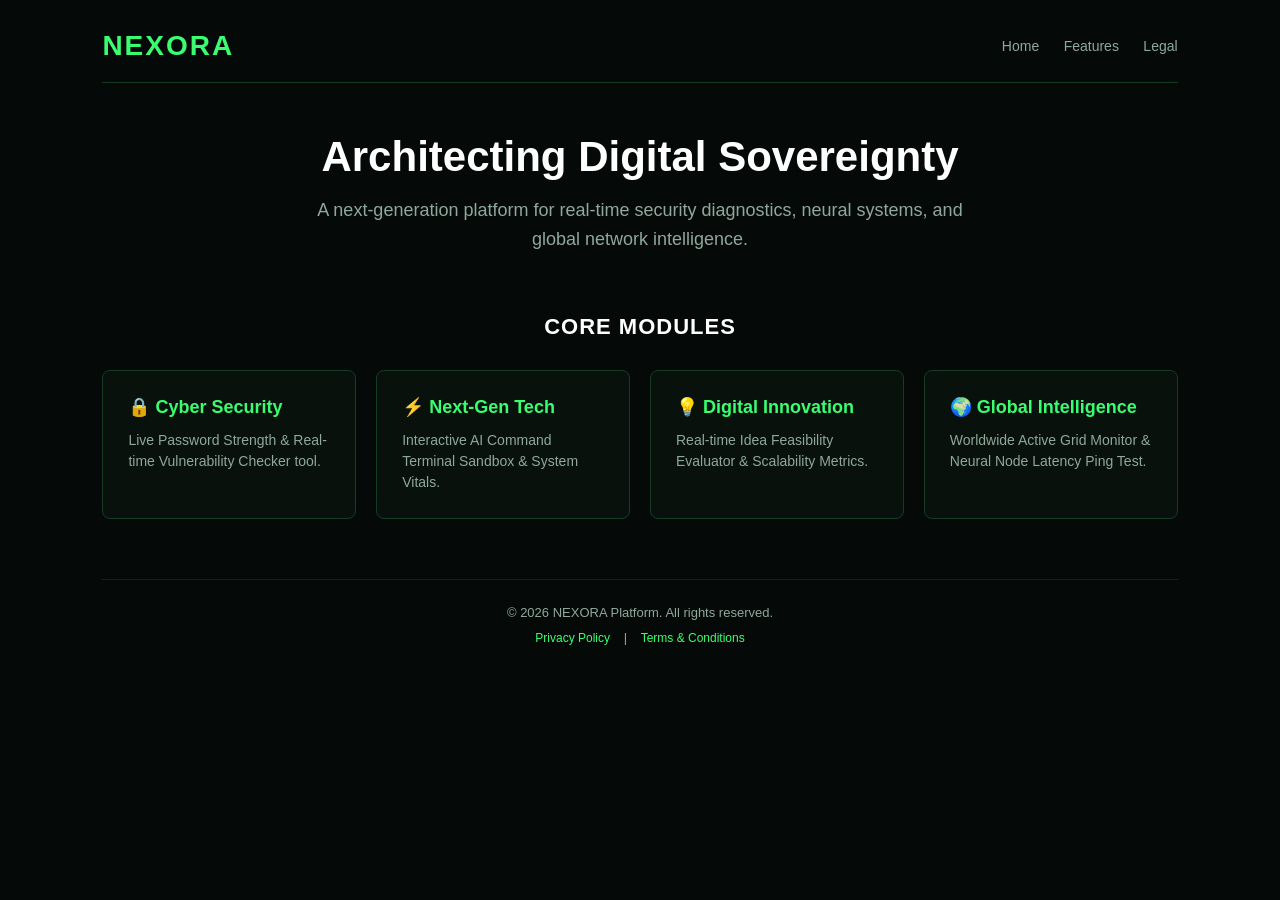
==== index.html @ a2446037 "Add Privacy Policy and Terms & Conditions page" ====
<!DOCTYPE html>
<html lang="en">
<head>
    <meta charset="UTF-8">
    <meta name="viewport" content="width=device-width, initial-scale=1.0">
    <title>NEXORA | Cyber Tech Platform</title>
    <style>
        * { margin: 0; padding: 0; box-sizing: border-box; }
        body { background: #050a08; color: #eaffea; font-family: Arial, sans-serif; min-height: 100vh; padding: 30px 8%; }
        
        nav { display: flex; justify-content: space-between; align-items: center; margin-bottom: 50px; border-bottom: 1px solid #173b25; padding-bottom: 20px; }
        .logo { font-size: 28px; font-weight: bold; color: #39ff70; letter-spacing: 2px; }
        .nav-links a { color: #8fa89b; text-decoration: none; margin-left: 20px; font-size: 14px; transition: 0.3s; }
        .nav-links a:hover { color: #39ff70; }

        .hero { text-align: center; margin-bottom: 60px; }
        .hero h1 { font-size: 42px; color: #ffffff; margin-bottom: 15px; }
        .hero p { color: #8fa89b; font-size: 18px; max-width: 650px; margin: 0 auto; line-height: 1.6; }

        .section-title { font-size: 22px; color: #ffffff; text-align: center; margin-bottom: 30px; letter-spacing: 1px; }

        .grid-container { display: grid; grid-template-columns: repeat(auto-fit, minmax(250px, 1fr)); gap: 20px; margin-bottom: 60px; }
        
        .card { background: #08110c; border: 1px solid #173b25; border-radius: 8px; padding: 25px; text-decoration: none; color: inherit; transition: all 0.3s ease; display: block; }
        .card:hover { border-color: #39ff70; transform: translateY(-5px); box-shadow: 0 5px 15px rgba(57, 255, 112, 0.1); }
        .card h3 { color: #39ff70; font-size: 18px; margin-bottom: 12px; }
        .card p { color: #8fa89b; font-size: 14px; line-height: 1.5; }

        footer { text-align: center; color: #8fa89b; font-size: 13px; padding-top: 25px; border-top: 1px solid #112217; }
        .footer-links { margin-top: 10px; }
        .footer-links a { color: #39ff70; text-decoration: none; margin: 0 10px; font-size: 12px; }
        .footer-links a:hover { text-decoration: underline; }
    </style>
</head>
<body>

    <nav>
        <div class="logo">NEXORA</div>
        <div class="nav-links">
            <a href="index.html">Home</a>
            <a href="#features">Features</a>
            <a href="privacy-terms.html">Legal</a>
        </div>
    </nav>

    <div class="hero">
        <h1>Architecting Digital Sovereignty</h1>
        <p>A next-generation platform for real-time security diagnostics, neural systems, and global network intelligence.</p>
    </div>

    <h2 class="section-title" id="features">CORE MODULES</h2>

    <div class="grid-container">
        <a href="cyber-security.html" class="card">
            <h3>🔒 Cyber Security</h3>
            <p>Live Password Strength & Real-time Vulnerability Checker tool.</p>
        </a>

        <a href="next-gen-tech.html" class="card">
            <h3>⚡ Next-Gen Tech</h3>
            <p>Interactive AI Command Terminal Sandbox & System Vitals.</p>
        </a>

        <a href="digital-innovation.html" class="card">
            <h3>💡 Digital Innovation</h3>
            <p>Real-time Idea Feasibility Evaluator & Scalability Metrics.</p>
        </a>

        <a href="global-intelligence.html" class="card">
            <h3>🌍 Global Intelligence</h3>
            <p>Worldwide Active Grid Monitor & Neural Node Latency Ping Test.</p>
        </a>
    </div>

    <footer>
        <div>&copy; 2026 NEXORA Platform. All rights reserved.</div>
        <div class="footer-links">
            <a href="privacy-terms.html">Privacy Policy</a> | 
            <a href="privacy-terms.html">Terms & Conditions</a>
        </div>
    </footer>

</body>
</html>
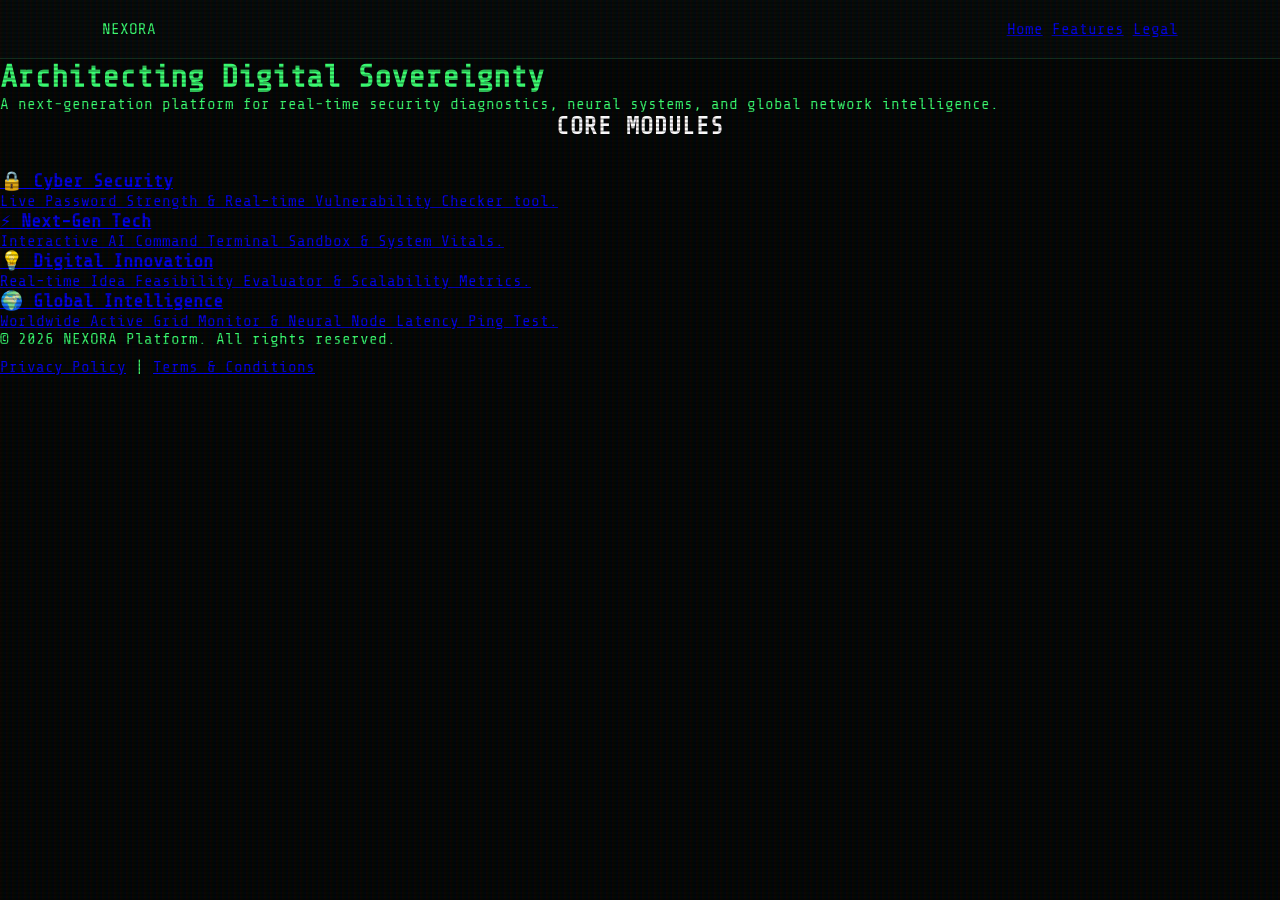
==== commit 2d94a7c2: "Link cyberpunk style.css to main index page" ====
--- a/index.html
+++ b/index.html
@@ -4,33 +4,7 @@
     <meta charset="UTF-8">
     <meta name="viewport" content="width=device-width, initial-scale=1.0">
     <title>NEXORA | Cyber Tech Platform</title>
-    <style>
-        * { margin: 0; padding: 0; box-sizing: border-box; }
-        body { background: #050a08; color: #eaffea; font-family: Arial, sans-serif; min-height: 100vh; padding: 30px 8%; }
-        
-        nav { display: flex; justify-content: space-between; align-items: center; margin-bottom: 50px; border-bottom: 1px solid #173b25; padding-bottom: 20px; }
-        .logo { font-size: 28px; font-weight: bold; color: #39ff70; letter-spacing: 2px; }
-        .nav-links a { color: #8fa89b; text-decoration: none; margin-left: 20px; font-size: 14px; transition: 0.3s; }
-        .nav-links a:hover { color: #39ff70; }
-
-        .hero { text-align: center; margin-bottom: 60px; }
-        .hero h1 { font-size: 42px; color: #ffffff; margin-bottom: 15px; }
-        .hero p { color: #8fa89b; font-size: 18px; max-width: 650px; margin: 0 auto; line-height: 1.6; }
-
-        .section-title { font-size: 22px; color: #ffffff; text-align: center; margin-bottom: 30px; letter-spacing: 1px; }
-
-        .grid-container { display: grid; grid-template-columns: repeat(auto-fit, minmax(250px, 1fr)); gap: 20px; margin-bottom: 60px; }
-        
-        .card { background: #08110c; border: 1px solid #173b25; border-radius: 8px; padding: 25px; text-decoration: none; color: inherit; transition: all 0.3s ease; display: block; }
-        .card:hover { border-color: #39ff70; transform: translateY(-5px); box-shadow: 0 5px 15px rgba(57, 255, 112, 0.1); }
-        .card h3 { color: #39ff70; font-size: 18px; margin-bottom: 12px; }
-        .card p { color: #8fa89b; font-size: 14px; line-height: 1.5; }
-
-        footer { text-align: center; color: #8fa89b; font-size: 13px; padding-top: 25px; border-top: 1px solid #112217; }
-        .footer-links { margin-top: 10px; }
-        .footer-links a { color: #39ff70; text-decoration: none; margin: 0 10px; font-size: 12px; }
-        .footer-links a:hover { text-decoration: underline; }
-    </style>
+    <link rel="stylesheet" href="style.css">
 </head>
 <body>
 
@@ -48,7 +22,7 @@
         <p>A next-generation platform for real-time security diagnostics, neural systems, and global network intelligence.</p>
     </div>
 
-    <h2 class="section-title" id="features">CORE MODULES</h2>
+    <h2 class="section-title" id="features" style="text-align: center; margin-bottom: 30px; color: #ffffff; letter-spacing: 1px;">CORE MODULES</h2>
 
     <div class="grid-container">
         <a href="cyber-security.html" class="card">
@@ -74,7 +48,7 @@
 
     <footer>
         <div>&copy; 2026 NEXORA Platform. All rights reserved.</div>
-        <div class="footer-links">
+        <div class="footer-links" style="margin-top: 10px;">
             <a href="privacy-terms.html">Privacy Policy</a> | 
             <a href="privacy-terms.html">Terms & Conditions</a>
         </div>
--- a/style.css
+++ b/style.css
@@ -0,0 +1,34 @@
+/* NEXORA Cyberworld Global Cyber Theme */
+@import url('https://fonts.googleapis.com/css2?family=Share+Tech+Mono&display=swap');
+
+* { margin: 0; padding: 0; box-sizing: border-box; }
+body {
+    background: #020503;
+    color: #39ff70;
+    font-family: 'Share Tech Mono', monospace;
+    min-height: 100vh;
+    overflow-x: hidden;
+    position: relative;
+}
+
+/* Matrix grid background effect */
+body::before {
+    content: " ";
+    display: block;
+    position: absolute;
+    top: 0; left: 0; bottom: 0; right: 0;
+    background: linear-gradient(rgba(18, 16, 16, 0) 50%, rgba(0, 0, 0, 0.25) 50%), linear-gradient(90deg, rgba(255, 0, 0, 0.06), rgba(0, 255, 0, 0.02), rgba(0, 0, 255, 0.06));
+    z-index: 999;
+    background-size: 100% 4px, 6px 100%;
+    pointer-events: none;
+}
+
+nav {
+    display: flex;
+    justify-content: space-between;
+    align-items: center;
+    padding: 20px 8%;
+    border-bottom: 1px solid #173b25;
+    background: rgba(5, 10, 8, 0.9);
+    backdrop
+
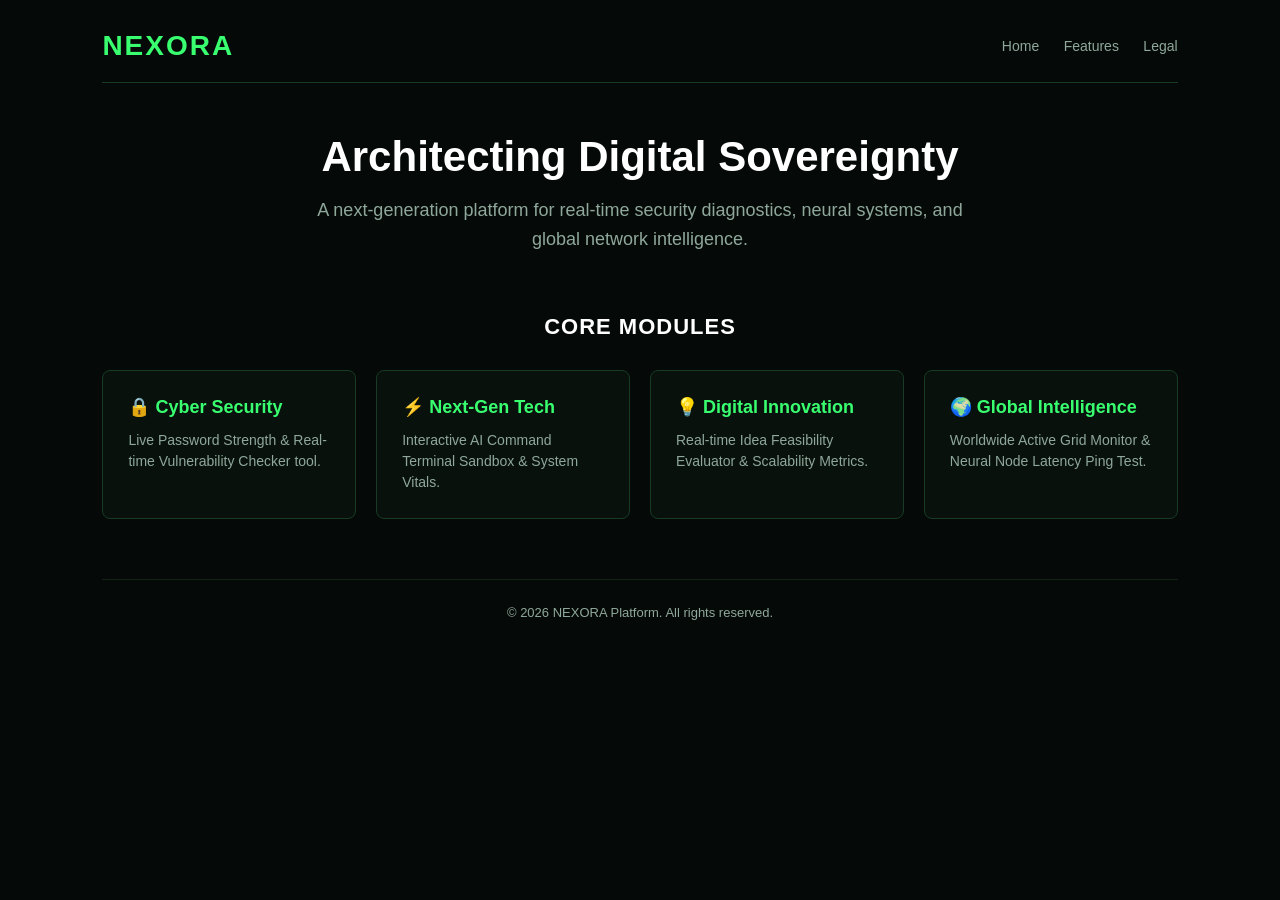
==== commit 4ebc6c66: "Revert back to original clean dark layout" ====
--- a/index.html
+++ b/index.html
@@ -4,7 +4,33 @@
     <meta charset="UTF-8">
     <meta name="viewport" content="width=device-width, initial-scale=1.0">
     <title>NEXORA | Cyber Tech Platform</title>
-    <link rel="stylesheet" href="style.css">
+    <style>
+        * { margin: 0; padding: 0; box-sizing: border-box; }
+        body { background: #050a08; color: #eaffea; font-family: Arial, sans-serif; min-height: 100vh; padding: 30px 8%; }
+        
+        nav { display: flex; justify-content: space-between; align-items: center; margin-bottom: 50px; border-bottom: 1px solid #173b25; padding-bottom: 20px; }
+        .logo { font-size: 28px; font-weight: bold; color: #39ff70; letter-spacing: 2px; }
+        .nav-links a { color: #8fa89b; text-decoration: none; margin-left: 20px; font-size: 14px; transition: 0.3s; }
+        .nav-links a:hover { color: #39ff70; }
+
+        .hero { text-align: center; margin-bottom: 60px; }
+        .hero h1 { font-size: 42px; color: #ffffff; margin-bottom: 15px; }
+        .hero p { color: #8fa89b; font-size: 18px; max-width: 650px; margin: 0 auto; line-height: 1.6; }
+
+        .section-title { font-size: 22px; color: #ffffff; text-align: center; margin-bottom: 30px; letter-spacing: 1px; }
+
+        .grid-container { display: grid; grid-template-columns: repeat(auto-fit, minmax(250px, 1fr)); gap: 20px; margin-bottom: 60px; }
+        
+        .card { background: #08110c; border: 1px solid #173b25; border-radius: 8px; padding: 25px; text-decoration: none; color: inherit; transition: all 0.3s ease; display: block; }
+        .card:hover { border-color: #39ff70; transform: translateY(-5px); box-shadow: 0 5px 15px rgba(57, 255, 112, 0.1); }
+        .card h3 { color: #39ff70; font-size: 18px; margin-bottom: 12px; }
+        .card p { color: #8fa89b; font-size: 14px; line-height: 1.5; }
+
+        footer { text-align: center; color: #8fa89b; font-size: 13px; padding-top: 25px; border-top: 1px solid #112217; }
+        .footer-links { margin-top: 10px; }
+        .footer-links a { color: #39ff70; text-decoration: none; margin: 0 10px; font-size: 12px; }
+        .footer-links a:hover { text-decoration: underline; }
+    </style>
 </head>
 <body>
 
@@ -22,7 +48,7 @@
         <p>A next-generation platform for real-time security diagnostics, neural systems, and global network intelligence.</p>
     </div>
 
-    <h2 class="section-title" id="features" style="text-align: center; margin-bottom: 30px; color: #ffffff; letter-spacing: 1px;">CORE MODULES</h2>
+    <h2 class="section-title" id="features">CORE MODULES</h2>
 
     <div class="grid-container">
         <a href="cyber-security.html" class="card">
@@ -48,11 +74,4 @@
 
     <footer>
         <div>&copy; 2026 NEXORA Platform. All rights reserved.</div>
-        <div class="footer-links" style="margin-top: 10px;">
-            <a href="privacy-terms.html">Privacy Policy</a> | 
-            <a href="privacy-terms.html">Terms & Conditions</a>
-        </div>
-    </footer>
-
-</body>
-</html>
+        <div class="footer-
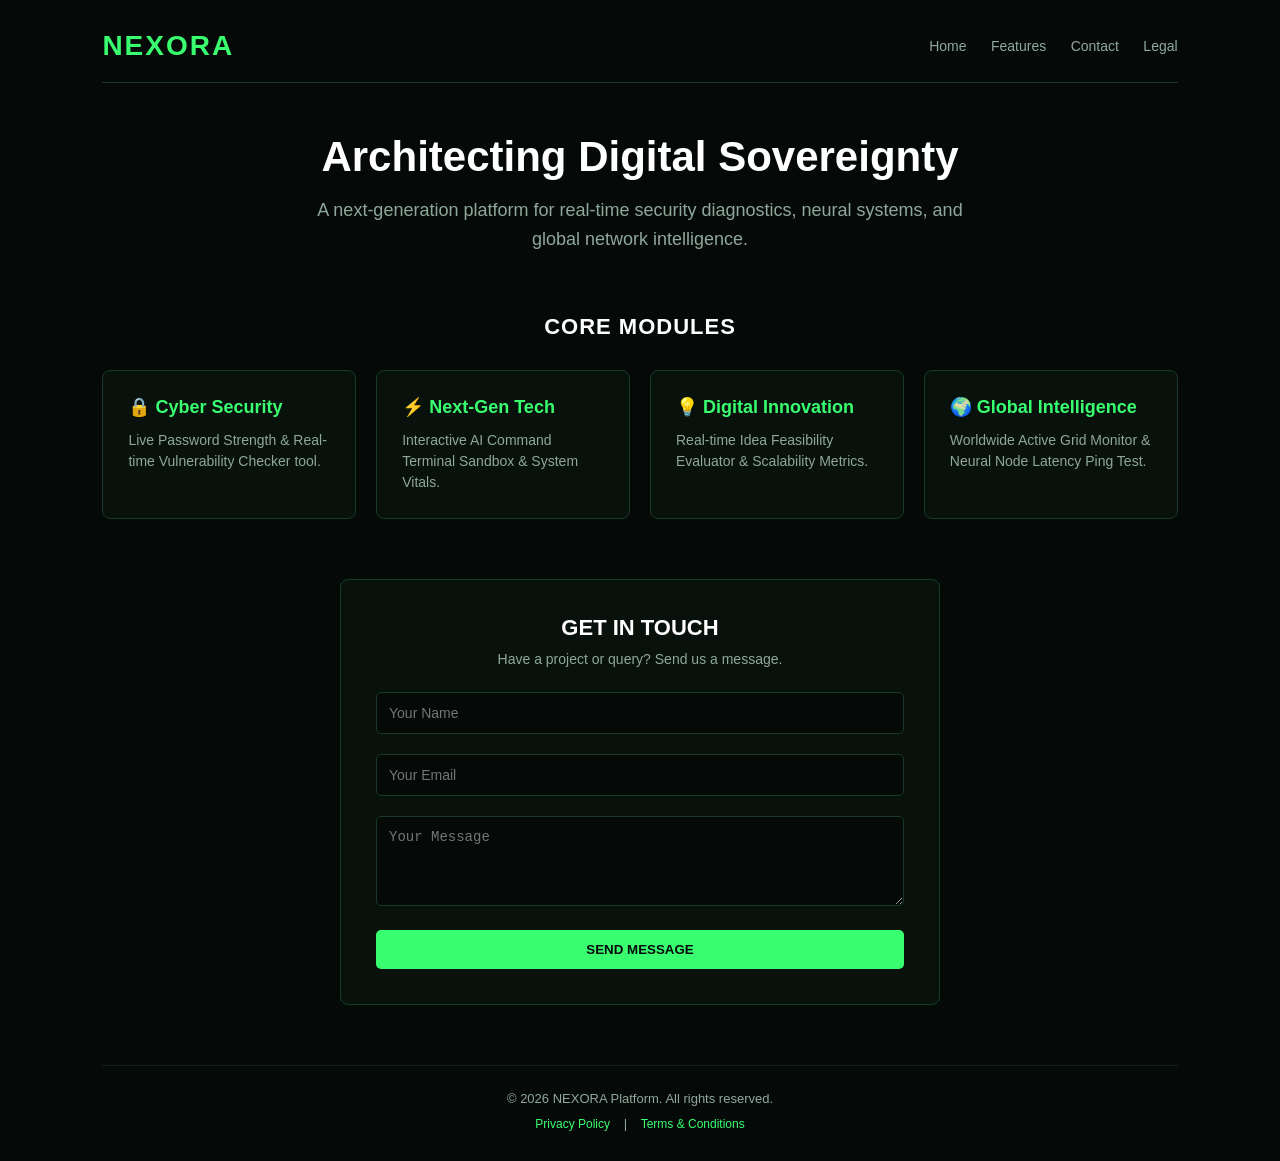
==== commit 2fce77c6: "Add Get In Touch contact form section to homepage" ====
--- a/index.html
+++ b/index.html
@@ -26,6 +26,16 @@
         .card h3 { color: #39ff70; font-size: 18px; margin-bottom: 12px; }
         .card p { color: #8fa89b; font-size: 14px; line-height: 1.5; }
 
+        /* Contact Section Style */
+        .contact-section { background: #08110c; border: 1px solid #173b25; border-radius: 8px; padding: 35px; max-width: 600px; margin: 0 auto 60px auto; }
+        .contact-section h2 { color: #ffffff; text-align: center; font-size: 22px; margin-bottom: 10px; }
+        .contact-section p { color: #8fa89b; text-align: center; font-size: 14px; margin-bottom: 25px; }
+        .form-group { margin-bottom: 20px; }
+        .form-group input, .form-group textarea { width: 100%; padding: 12px; background: #050a08; border: 1px solid #173b25; border-radius: 5px; color: #eaffea; font-size: 14px; }
+        .form-group input:focus, .form-group textarea:focus { border-color: #39ff70; outline: none; }
+        .submit-btn { width: 100%; background: #39ff70; color: #050a08; border: none; padding: 12px; font-weight: bold; border-radius: 5px; cursor: pointer; transition: 0.3s; }
+        .submit-btn:hover { background: #2ecc61; box-shadow: 0 0 10px rgba(57, 255, 112, 0.3); }
+
         footer { text-align: center; color: #8fa89b; font-size: 13px; padding-top: 25px; border-top: 1px solid #112217; }
         .footer-links { margin-top: 10px; }
         .footer-links a { color: #39ff70; text-decoration: none; margin: 0 10px; font-size: 12px; }
@@ -39,6 +49,7 @@
         <div class="nav-links">
             <a href="index.html">Home</a>
             <a href="#features">Features</a>
+            <a href="#contact">Contact</a>
             <a href="privacy-terms.html">Legal</a>
         </div>
     </nav>
@@ -72,6 +83,31 @@
         </a>
     </div>
 
+    <!-- Contact Section -->
+    <div class="contact-section" id="contact">
+        <h2>GET IN TOUCH</h2>
+        <p>Have a project or query? Send us a message.</p>
+        <form onsubmit="event.preventDefault(); alert('Message sent successfully!');">
+            <div class="form-group">
+                <input type="text" placeholder="Your Name" required>
+            </div>
+            <div class="form-group">
+                <input type="email" placeholder="Your Email" required>
+            </div>
+            <div class="form-group">
+                <textarea rows="4" placeholder="Your Message" required></textarea>
+            </div>
+            <button type="submit" class="submit-btn">SEND MESSAGE</button>
+        </form>
+    </div>
+
     <footer>
         <div>&copy; 2026 NEXORA Platform. All rights reserved.</div>
-        <div class="footer-
+        <div class="footer-links">
+            <a href="privacy-terms.html">Privacy Policy</a> | 
+            <a href="privacy-terms.html">Terms & Conditions</a>
+        </div>
+    </footer>
+
+</body>
+</html>
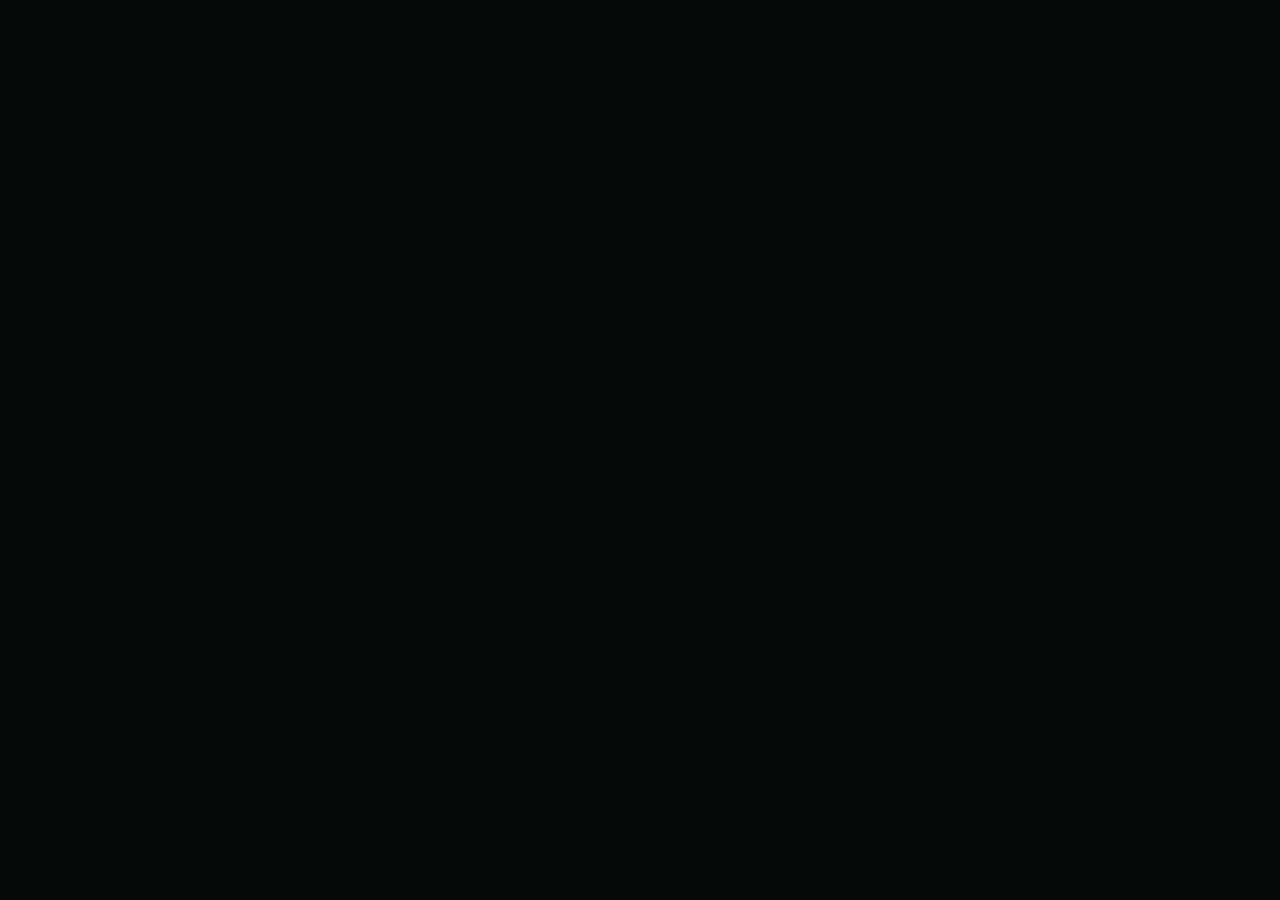
==== commit 975cc750: "Add background Matrix code rain animation canvas" ====
--- a/index.html
+++ b/index.html
@@ -6,8 +6,11 @@
     <title>NEXORA | Cyber Tech Platform</title>
     <style>
         * { margin: 0; padding: 0; box-sizing: border-box; }
-        body { background: #050a08; color: #eaffea; font-family: Arial, sans-serif; min-height: 100vh; padding: 30px 8%; }
+        body { background: #050a08; color: #eaffea; font-family: Arial, sans-serif; min-height: 100vh; padding: 30px 8%; position: relative; overflow-x: hidden; }
         
+        /* Background Canvas Animation */
+        #bg-canvas { position: fixed; top: 0; left: 0; width: 100vw; height: 100vh; z-index: -1; opacity: 0.15; pointer-events: none; }
+
         nav { display: flex; justify-content: space-between; align-items: center; margin-bottom: 50px; border-bottom: 1px solid #173b25; padding-bottom: 20px; }
         .logo { font-size: 28px; font-weight: bold; color: #39ff70; letter-spacing: 2px; }
         .nav-links a { color: #8fa89b; text-decoration: none; margin-left: 20px; font-size: 14px; transition: 0.3s; }
@@ -21,93 +24,15 @@
 
         .grid-container { display: grid; grid-template-columns: repeat(auto-fit, minmax(250px, 1fr)); gap: 20px; margin-bottom: 60px; }
         
-        .card { background: #08110c; border: 1px solid #173b25; border-radius: 8px; padding: 25px; text-decoration: none; color: inherit; transition: all 0.3s ease; display: block; }
-        .card:hover { border-color: #39ff70; transform: translateY(-5px); box-shadow: 0 5px 15px rgba(57, 255, 112, 0.1); }
+        .card { background: rgba(8, 17, 12, 0.85); border: 1px solid #173b25; border-radius: 8px; padding: 25px; text-decoration: none; color: inherit; transition: all 0.3s ease; display: block; backdrop-filter: blur(4px); }
+        .card:hover { border-color: #39ff70; transform: translateY(-5px); box-shadow: 0 5px 15px rgba(57, 255, 112, 0.2); }
         .card h3 { color: #39ff70; font-size: 18px; margin-bottom: 12px; }
         .card p { color: #8fa89b; font-size: 14px; line-height: 1.5; }
 
         /* Contact Section Style */
-        .contact-section { background: #08110c; border: 1px solid #173b25; border-radius: 8px; padding: 35px; max-width: 600px; margin: 0 auto 60px auto; }
+        .contact-section { background: rgba(8, 17, 12, 0.85); border: 1px solid #173b25; border-radius: 8px; padding: 35px; max-width: 600px; margin: 0 auto 60px auto; backdrop-filter: blur(4px); }
         .contact-section h2 { color: #ffffff; text-align: center; font-size: 22px; margin-bottom: 10px; }
         .contact-section p { color: #8fa89b; text-align: center; font-size: 14px; margin-bottom: 25px; }
         .form-group { margin-bottom: 20px; }
         .form-group input, .form-group textarea { width: 100%; padding: 12px; background: #050a08; border: 1px solid #173b25; border-radius: 5px; color: #eaffea; font-size: 14px; }
-        .form-group input:focus, .form-group textarea:focus { border-color: #39ff70; outline: none; }
-        .submit-btn { width: 100%; background: #39ff70; color: #050a08; border: none; padding: 12px; font-weight: bold; border-radius: 5px; cursor: pointer; transition: 0.3s; }
-        .submit-btn:hover { background: #2ecc61; box-shadow: 0 0 10px rgba(57, 255, 112, 0.3); }
-
-        footer { text-align: center; color: #8fa89b; font-size: 13px; padding-top: 25px; border-top: 1px solid #112217; }
-        .footer-links { margin-top: 10px; }
-        .footer-links a { color: #39ff70; text-decoration: none; margin: 0 10px; font-size: 12px; }
-        .footer-links a:hover { text-decoration: underline; }
-    </style>
-</head>
-<body>
-
-    <nav>
-        <div class="logo">NEXORA</div>
-        <div class="nav-links">
-            <a href="index.html">Home</a>
-            <a href="#features">Features</a>
-            <a href="#contact">Contact</a>
-            <a href="privacy-terms.html">Legal</a>
-        </div>
-    </nav>
-
-    <div class="hero">
-        <h1>Architecting Digital Sovereignty</h1>
-        <p>A next-generation platform for real-time security diagnostics, neural systems, and global network intelligence.</p>
-    </div>
-
-    <h2 class="section-title" id="features">CORE MODULES</h2>
-
-    <div class="grid-container">
-        <a href="cyber-security.html" class="card">
-            <h3>🔒 Cyber Security</h3>
-            <p>Live Password Strength & Real-time Vulnerability Checker tool.</p>
-        </a>
-
-        <a href="next-gen-tech.html" class="card">
-            <h3>⚡ Next-Gen Tech</h3>
-            <p>Interactive AI Command Terminal Sandbox & System Vitals.</p>
-        </a>
-
-        <a href="digital-innovation.html" class="card">
-            <h3>💡 Digital Innovation</h3>
-            <p>Real-time Idea Feasibility Evaluator & Scalability Metrics.</p>
-        </a>
-
-        <a href="global-intelligence.html" class="card">
-            <h3>🌍 Global Intelligence</h3>
-            <p>Worldwide Active Grid Monitor & Neural Node Latency Ping Test.</p>
-        </a>
-    </div>
-
-    <!-- Contact Section -->
-    <div class="contact-section" id="contact">
-        <h2>GET IN TOUCH</h2>
-        <p>Have a project or query? Send us a message.</p>
-        <form onsubmit="event.preventDefault(); alert('Message sent successfully!');">
-            <div class="form-group">
-                <input type="text" placeholder="Your Name" required>
-            </div>
-            <div class="form-group">
-                <input type="email" placeholder="Your Email" required>
-            </div>
-            <div class="form-group">
-                <textarea rows="4" placeholder="Your Message" required></textarea>
-            </div>
-            <button type="submit" class="submit-btn">SEND MESSAGE</button>
-        </form>
-    </div>
-
-    <footer>
-        <div>&copy; 2026 NEXORA Platform. All rights reserved.</div>
-        <div class="footer-links">
-            <a href="privacy-terms.html">Privacy Policy</a> | 
-            <a href="privacy-terms.html">Terms & Conditions</a>
-        </div>
-    </footer>
-
-</body>
-</html>
+        .form-group input:focus, .form-group textarea:focus { border-color: #39ff70; outline: none
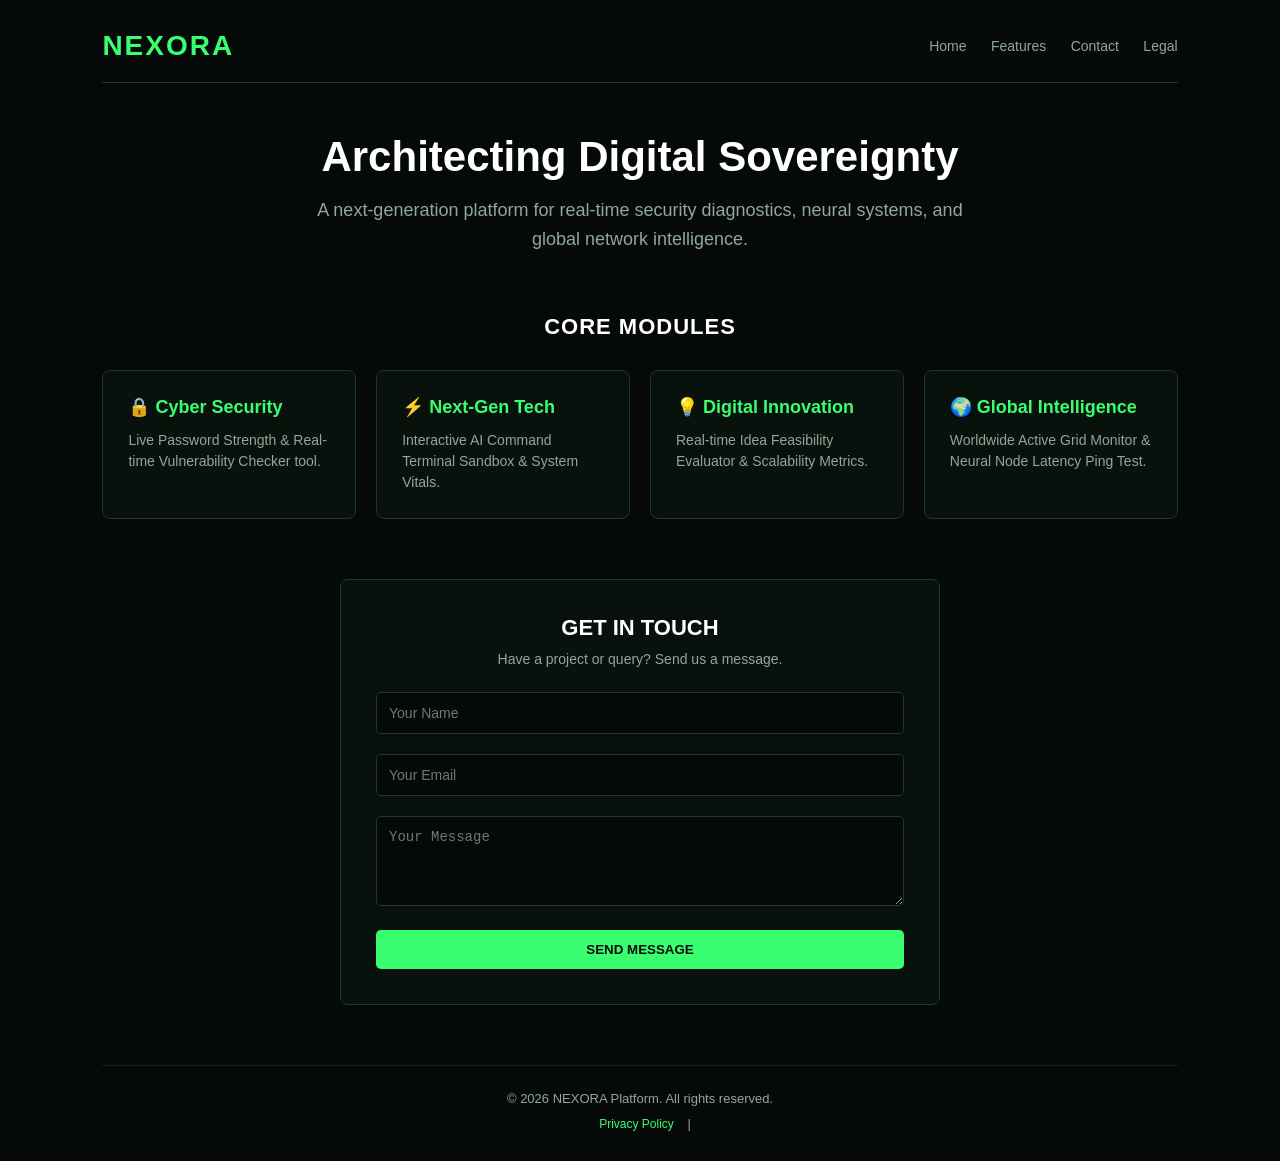
==== commit 142b6654: "Fix blank screen issue and restore working layout with hover glow" ====
--- a/index.html
+++ b/index.html
@@ -6,11 +6,14 @@
     <title>NEXORA | Cyber Tech Platform</title>
     <style>
         * { margin: 0; padding: 0; box-sizing: border-box; }
-        body { background: #050a08; color: #eaffea; font-family: Arial, sans-serif; min-height: 100vh; padding: 30px 8%; position: relative; overflow-x: hidden; }
+        body { 
+            background: #050a08; 
+            color: #eaffea; 
+            font-family: Arial, sans-serif; 
+            min-height: 100vh; 
+            padding: 30px 8%; 
+        }
         
-        /* Background Canvas Animation */
-        #bg-canvas { position: fixed; top: 0; left: 0; width: 100vw; height: 100vh; z-index: -1; opacity: 0.15; pointer-events: none; }
-
         nav { display: flex; justify-content: space-between; align-items: center; margin-bottom: 50px; border-bottom: 1px solid #173b25; padding-bottom: 20px; }
         .logo { font-size: 28px; font-weight: bold; color: #39ff70; letter-spacing: 2px; }
         .nav-links a { color: #8fa89b; text-decoration: none; margin-left: 20px; font-size: 14px; transition: 0.3s; }
@@ -24,15 +27,103 @@
 
         .grid-container { display: grid; grid-template-columns: repeat(auto-fit, minmax(250px, 1fr)); gap: 20px; margin-bottom: 60px; }
         
-        .card { background: rgba(8, 17, 12, 0.85); border: 1px solid #173b25; border-radius: 8px; padding: 25px; text-decoration: none; color: inherit; transition: all 0.3s ease; display: block; backdrop-filter: blur(4px); }
-        .card:hover { border-color: #39ff70; transform: translateY(-5px); box-shadow: 0 5px 15px rgba(57, 255, 112, 0.2); }
+        .card { 
+            background: #08110c; 
+            border: 1px solid #173b25; 
+            border-radius: 8px; 
+            padding: 25px; 
+            text-decoration: none; 
+            color: inherit; 
+            transition: all 0.3s ease; 
+            display: block; 
+            position: relative;
+            overflow: hidden;
+        }
+        /* Glow animation on card hover */
+        .card:hover { 
+            border-color: #39ff70; 
+            transform: translateY(-5px); 
+            box-shadow: 0 0 20px rgba(57, 255, 112, 0.25); 
+        }
         .card h3 { color: #39ff70; font-size: 18px; margin-bottom: 12px; }
         .card p { color: #8fa89b; font-size: 14px; line-height: 1.5; }
 
-        /* Contact Section Style */
-        .contact-section { background: rgba(8, 17, 12, 0.85); border: 1px solid #173b25; border-radius: 8px; padding: 35px; max-width: 600px; margin: 0 auto 60px auto; backdrop-filter: blur(4px); }
+        /* Contact Section */
+        .contact-section { background: #08110c; border: 1px solid #173b25; border-radius: 8px; padding: 35px; max-width: 600px; margin: 0 auto 60px auto; }
         .contact-section h2 { color: #ffffff; text-align: center; font-size: 22px; margin-bottom: 10px; }
         .contact-section p { color: #8fa89b; text-align: center; font-size: 14px; margin-bottom: 25px; }
         .form-group { margin-bottom: 20px; }
         .form-group input, .form-group textarea { width: 100%; padding: 12px; background: #050a08; border: 1px solid #173b25; border-radius: 5px; color: #eaffea; font-size: 14px; }
-        .form-group input:focus, .form-group textarea:focus { border-color: #39ff70; outline: none
+        .form-group input:focus, .form-group textarea:focus { border-color: #39ff70; outline: none; }
+        .submit-btn { width: 100%; background: #39ff70; color: #050a08; border: none; padding: 12px; font-weight: bold; border-radius: 5px; cursor: pointer; transition: 0.3s; }
+        .submit-btn:hover { background: #2ecc61; box-shadow: 0 0 10px rgba(57, 255, 112, 0.4); }
+
+        footer { text-align: center; color: #8fa89b; font-size: 13px; padding-top: 25px; border-top: 1px solid #112217; }
+        .footer-links { margin-top: 10px; }
+        .footer-links a { color: #39ff70; text-decoration: none; margin: 0 10px; font-size: 12px; }
+        .footer-links a:hover { text-decoration: underline; }
+    </style>
+</head>
+<body>
+
+    <nav>
+        <div class="logo">NEXORA</div>
+        <div class="nav-links">
+            <a href="index.html">Home</a>
+            <a href="#features">Features</a>
+            <a href="#contact">Contact</a>
+            <a href="privacy-terms.html">Legal</a>
+        </div>
+    </nav>
+
+    <div class="hero">
+        <h1>Architecting Digital Sovereignty</h1>
+        <p>A next-generation platform for real-time security diagnostics, neural systems, and global network intelligence.</p>
+    </div>
+
+    <h2 class="section-title" id="features">CORE MODULES</h2>
+
+    <div class="grid-container">
+        <a href="cyber-security.html" class="card">
+            <h3>🔒 Cyber Security</h3>
+            <p>Live Password Strength & Real-time Vulnerability Checker tool.</p>
+        </a>
+
+        <a href="next-gen-tech.html" class="card">
+            <h3>⚡ Next-Gen Tech</h3>
+            <p>Interactive AI Command Terminal Sandbox & System Vitals.</p>
+        </a>
+
+        <a href="digital-innovation.html" class="card">
+            <h3>💡 Digital Innovation</h3>
+            <p>Real-time Idea Feasibility Evaluator & Scalability Metrics.</p>
+        </a>
+
+        <a href="global-intelligence.html" class="card">
+            <h3>🌍 Global Intelligence</h3>
+            <p>Worldwide Active Grid Monitor & Neural Node Latency Ping Test.</p>
+        </a>
+    </div>
+
+    <div class="contact-section" id="contact">
+        <h2>GET IN TOUCH</h2>
+        <p>Have a project or query? Send us a message.</p>
+        <form onsubmit="event.preventDefault(); alert('Message sent successfully!');">
+            <div class="form-group">
+                <input type="text" placeholder="Your Name" required>
+            </div>
+            <div class="form-group">
+                <input type="email" placeholder="Your Email" required>
+            </div>
+            <div class="form-group">
+                <textarea rows="4" placeholder="Your Message" required></textarea>
+            </div>
+            <button type="submit" class="submit-btn">SEND MESSAGE</button>
+        </form>
+    </div>
+
+    <footer>
+        <div>&copy; 2026 NEXORA Platform. All rights reserved.</div>
+        <div class="footer-links">
+            <a href="privacy-terms.html">Privacy Policy</a> | 
+            <a href="privacy-terms.html
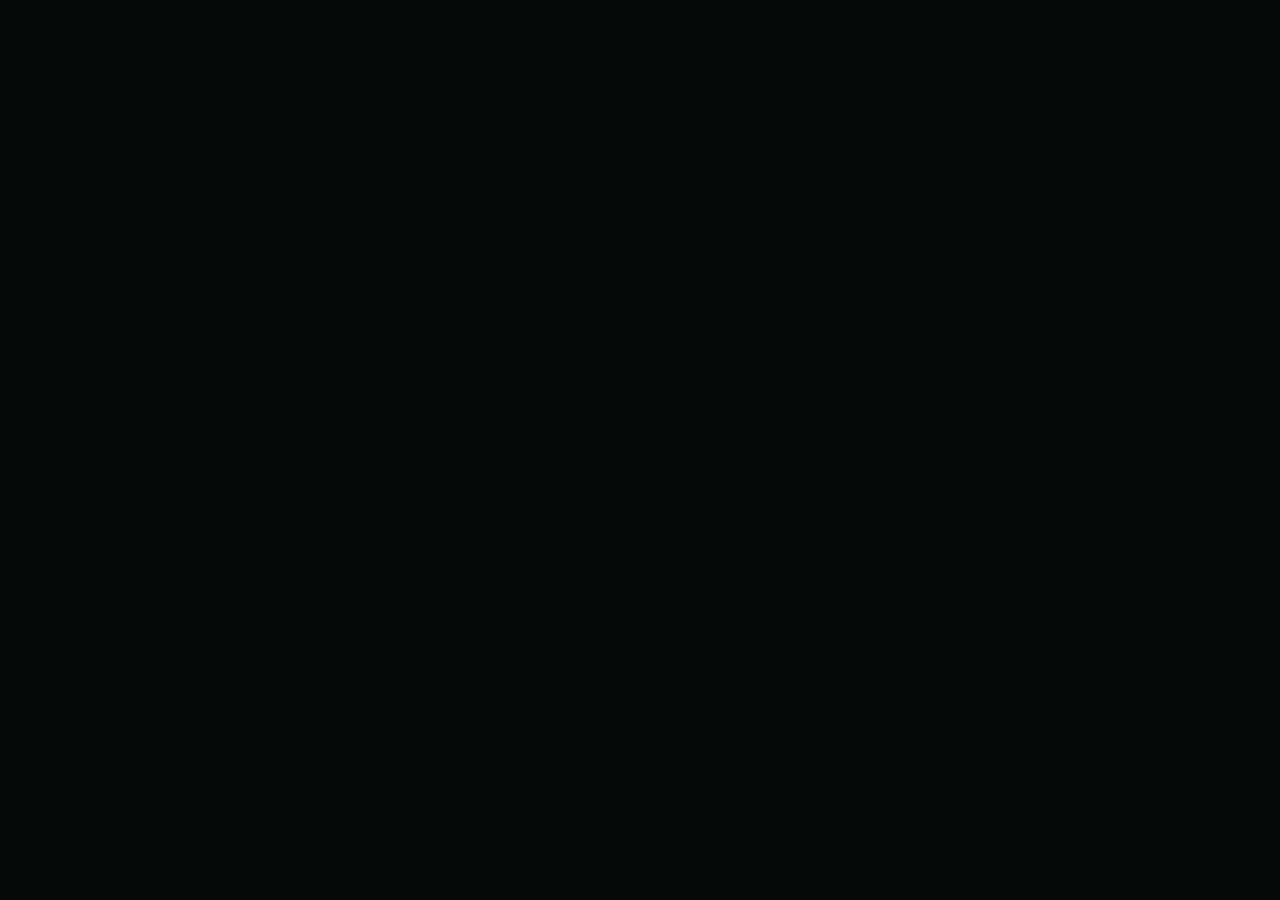
==== commit b8ea1bc3: "Add Base64 Quick Utility Tool section to homepage" ====
--- a/index.html
+++ b/index.html
@@ -6,13 +6,7 @@
     <title>NEXORA | Cyber Tech Platform</title>
     <style>
         * { margin: 0; padding: 0; box-sizing: border-box; }
-        body { 
-            background: #050a08; 
-            color: #eaffea; 
-            font-family: Arial, sans-serif; 
-            min-height: 100vh; 
-            padding: 30px 8%; 
-        }
+        body { background: #050a08; color: #eaffea; font-family: Arial, sans-serif; min-height: 100vh; padding: 30px 8%; }
         
         nav { display: flex; justify-content: space-between; align-items: center; margin-bottom: 50px; border-bottom: 1px solid #173b25; padding-bottom: 20px; }
         .logo { font-size: 28px; font-weight: bold; color: #39ff70; letter-spacing: 2px; }
@@ -27,103 +21,23 @@
 
         .grid-container { display: grid; grid-template-columns: repeat(auto-fit, minmax(250px, 1fr)); gap: 20px; margin-bottom: 60px; }
         
-        .card { 
-            background: #08110c; 
-            border: 1px solid #173b25; 
-            border-radius: 8px; 
-            padding: 25px; 
-            text-decoration: none; 
-            color: inherit; 
-            transition: all 0.3s ease; 
-            display: block; 
-            position: relative;
-            overflow: hidden;
-        }
-        /* Glow animation on card hover */
-        .card:hover { 
-            border-color: #39ff70; 
-            transform: translateY(-5px); 
-            box-shadow: 0 0 20px rgba(57, 255, 112, 0.25); 
-        }
+        .card { background: #08110c; border: 1px solid #173b25; border-radius: 8px; padding: 25px; text-decoration: none; color: inherit; transition: all 0.3s ease; display: block; }
+        .card:hover { border-color: #39ff70; transform: translateY(-5px); box-shadow: 0 5px 15px rgba(57, 255, 112, 0.1); }
         .card h3 { color: #39ff70; font-size: 18px; margin-bottom: 12px; }
         .card p { color: #8fa89b; font-size: 14px; line-height: 1.5; }
 
-        /* Contact Section */
+        /* Quick Tools Section */
+        .tools-section { background: #08110c; border: 1px solid #173b25; border-radius: 8px; padding: 35px; max-width: 700px; margin: 0 auto 60px auto; }
+        .tools-section h2 { color: #ffffff; text-align: center; font-size: 22px; margin-bottom: 10px; }
+        .tools-section p { color: #8fa89b; text-align: center; font-size: 14px; margin-bottom: 25px; }
+        .tool-box { margin-bottom: 25px; }
+        .tool-box label { display: block; color: #39ff70; font-size: 14px; font-weight: bold; margin-bottom: 8px; }
+        .tool-input-group { display: flex; gap: 10px; }
+        .tool-input-group input { flex: 1; padding: 12px; background: #050a08; border: 1px solid #173b25; border-radius: 5px; color: #eaffea; font-size: 14px; }
+        .tool-btn { background: #39ff70; color: #050a08; border: none; padding: 12px 20px; font-weight: bold; border-radius: 5px; cursor: pointer; transition: 0.3s; }
+        .tool-btn:hover { background: #2ecc61; }
+        .tool-result { margin-top: 10px; background: #050a08; border: 1px solid #173b25; padding: 12px; border-radius: 5px; word-break: break-all; color: #8fa89b; font-size: 13px; font-family: monospace; }
+
+        /* Contact Section Style */
         .contact-section { background: #08110c; border: 1px solid #173b25; border-radius: 8px; padding: 35px; max-width: 600px; margin: 0 auto 60px auto; }
-        .contact-section h2 { color: #ffffff; text-align: center; font-size: 22px; margin-bottom: 10px; }
-        .contact-section p { color: #8fa89b; text-align: center; font-size: 14px; margin-bottom: 25px; }
-        .form-group { margin-bottom: 20px; }
-        .form-group input, .form-group textarea { width: 100%; padding: 12px; background: #050a08; border: 1px solid #173b25; border-radius: 5px; color: #eaffea; font-size: 14px; }
-        .form-group input:focus, .form-group textarea:focus { border-color: #39ff70; outline: none; }
-        .submit-btn { width: 100%; background: #39ff70; color: #050a08; border: none; padding: 12px; font-weight: bold; border-radius: 5px; cursor: pointer; transition: 0.3s; }
-        .submit-btn:hover { background: #2ecc61; box-shadow: 0 0 10px rgba(57, 255, 112, 0.4); }
-
-        footer { text-align: center; color: #8fa89b; font-size: 13px; padding-top: 25px; border-top: 1px solid #112217; }
-        .footer-links { margin-top: 10px; }
-        .footer-links a { color: #39ff70; text-decoration: none; margin: 0 10px; font-size: 12px; }
-        .footer-links a:hover { text-decoration: underline; }
-    </style>
-</head>
-<body>
-
-    <nav>
-        <div class="logo">NEXORA</div>
-        <div class="nav-links">
-            <a href="index.html">Home</a>
-            <a href="#features">Features</a>
-            <a href="#contact">Contact</a>
-            <a href="privacy-terms.html">Legal</a>
-        </div>
-    </nav>
-
-    <div class="hero">
-        <h1>Architecting Digital Sovereignty</h1>
-        <p>A next-generation platform for real-time security diagnostics, neural systems, and global network intelligence.</p>
-    </div>
-
-    <h2 class="section-title" id="features">CORE MODULES</h2>
-
-    <div class="grid-container">
-        <a href="cyber-security.html" class="card">
-            <h3>🔒 Cyber Security</h3>
-            <p>Live Password Strength & Real-time Vulnerability Checker tool.</p>
-        </a>
-
-        <a href="next-gen-tech.html" class="card">
-            <h3>⚡ Next-Gen Tech</h3>
-            <p>Interactive AI Command Terminal Sandbox & System Vitals.</p>
-        </a>
-
-        <a href="digital-innovation.html" class="card">
-            <h3>💡 Digital Innovation</h3>
-            <p>Real-time Idea Feasibility Evaluator & Scalability Metrics.</p>
-        </a>
-
-        <a href="global-intelligence.html" class="card">
-            <h3>🌍 Global Intelligence</h3>
-            <p>Worldwide Active Grid Monitor & Neural Node Latency Ping Test.</p>
-        </a>
-    </div>
-
-    <div class="contact-section" id="contact">
-        <h2>GET IN TOUCH</h2>
-        <p>Have a project or query? Send us a message.</p>
-        <form onsubmit="event.preventDefault(); alert('Message sent successfully!');">
-            <div class="form-group">
-                <input type="text" placeholder="Your Name" required>
-            </div>
-            <div class="form-group">
-                <input type="email" placeholder="Your Email" required>
-            </div>
-            <div class="form-group">
-                <textarea rows="4" placeholder="Your Message" required></textarea>
-            </div>
-            <button type="submit" class="submit-btn">SEND MESSAGE</button>
-        </form>
-    </div>
-
-    <footer>
-        <div>&copy; 2026 NEXORA Platform. All rights reserved.</div>
-        <div class="footer-links">
-            <a href="privacy-terms.html">Privacy Policy</a> | 
-            <a href="privacy-terms.html
+        .contact-section h2 { color: #ffffff; text
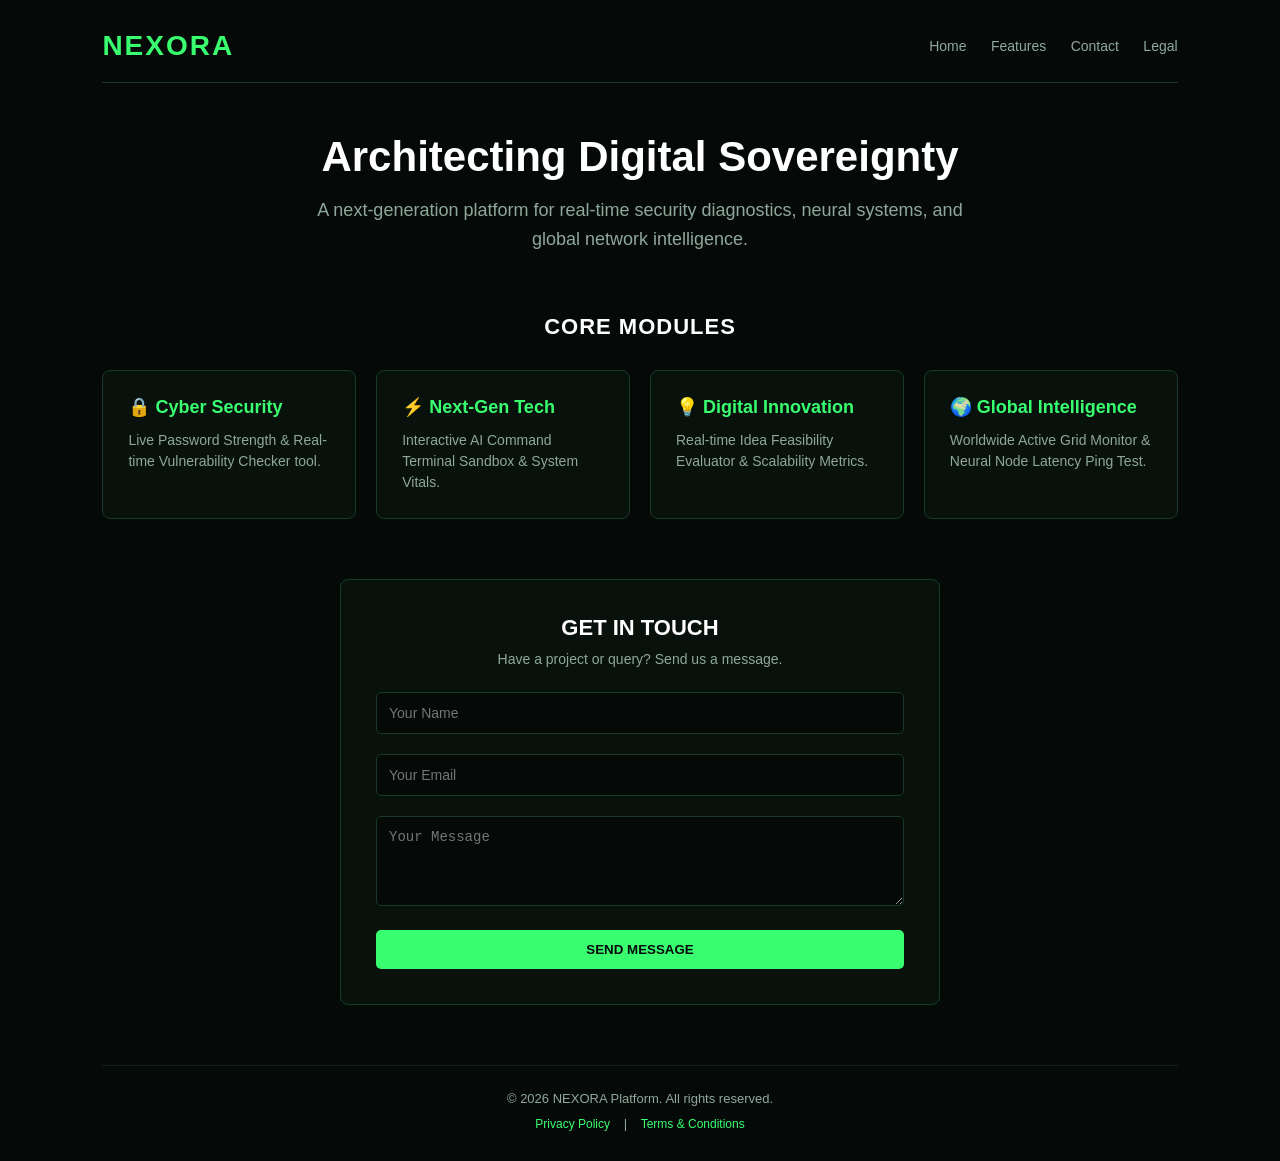
==== commit 7f6012a5: "Fix blank screen by removing faulty JS utility block" ====
--- a/index.html
+++ b/index.html
@@ -26,18 +26,88 @@
         .card h3 { color: #39ff70; font-size: 18px; margin-bottom: 12px; }
         .card p { color: #8fa89b; font-size: 14px; line-height: 1.5; }
 
-        /* Quick Tools Section */
-        .tools-section { background: #08110c; border: 1px solid #173b25; border-radius: 8px; padding: 35px; max-width: 700px; margin: 0 auto 60px auto; }
-        .tools-section h2 { color: #ffffff; text-align: center; font-size: 22px; margin-bottom: 10px; }
-        .tools-section p { color: #8fa89b; text-align: center; font-size: 14px; margin-bottom: 25px; }
-        .tool-box { margin-bottom: 25px; }
-        .tool-box label { display: block; color: #39ff70; font-size: 14px; font-weight: bold; margin-bottom: 8px; }
-        .tool-input-group { display: flex; gap: 10px; }
-        .tool-input-group input { flex: 1; padding: 12px; background: #050a08; border: 1px solid #173b25; border-radius: 5px; color: #eaffea; font-size: 14px; }
-        .tool-btn { background: #39ff70; color: #050a08; border: none; padding: 12px 20px; font-weight: bold; border-radius: 5px; cursor: pointer; transition: 0.3s; }
-        .tool-btn:hover { background: #2ecc61; }
-        .tool-result { margin-top: 10px; background: #050a08; border: 1px solid #173b25; padding: 12px; border-radius: 5px; word-break: break-all; color: #8fa89b; font-size: 13px; font-family: monospace; }
-
         /* Contact Section Style */
         .contact-section { background: #08110c; border: 1px solid #173b25; border-radius: 8px; padding: 35px; max-width: 600px; margin: 0 auto 60px auto; }
-        .contact-section h2 { color: #ffffff; text
+        .contact-section h2 { color: #ffffff; text-align: center; font-size: 22px; margin-bottom: 10px; }
+        .contact-section p { color: #8fa89b; text-align: center; font-size: 14px; margin-bottom: 25px; }
+        .form-group { margin-bottom: 20px; }
+        .form-group input, .form-group textarea { width: 100%; padding: 12px; background: #050a08; border: 1px solid #173b25; border-radius: 5px; color: #eaffea; font-size: 14px; }
+        .form-group input:focus, .form-group textarea:focus { border-color: #39ff70; outline: none; }
+        .submit-btn { width: 100%; background: #39ff70; color: #050a08; border: none; padding: 12px; font-weight: bold; border-radius: 5px; cursor: pointer; transition: 0.3s; }
+        .submit-btn:hover { background: #2ecc61; box-shadow: 0 0 10px rgba(57, 255, 112, 0.3); }
+
+        footer { text-align: center; color: #8fa89b; font-size: 13px; padding-top: 25px; border-top: 1px solid #112217; }
+        .footer-links { margin-top: 10px; }
+        .footer-links a { color: #39ff70; text-decoration: none; margin: 0 10px; font-size: 12px; }
+        .footer-links a:hover { text-decoration: underline; }
+    </style>
+</head>
+<body>
+
+    <nav>
+        <div class="logo">NEXORA</div>
+        <div class="nav-links">
+            <a href="index.html">Home</a>
+            <a href="#features">Features</a>
+            <a href="#contact">Contact</a>
+            <a href="privacy-terms.html">Legal</a>
+        </div>
+    </nav>
+
+    <div class="hero">
+        <h1>Architecting Digital Sovereignty</h1>
+        <p>A next-generation platform for real-time security diagnostics, neural systems, and global network intelligence.</p>
+    </div>
+
+    <h2 class="section-title" id="features">CORE MODULES</h2>
+
+    <div class="grid-container">
+        <a href="cyber-security.html" class="card">
+            <h3>🔒 Cyber Security</h3>
+            <p>Live Password Strength & Real-time Vulnerability Checker tool.</p>
+        </a>
+
+        <a href="next-gen-tech.html" class="card">
+            <h3>⚡ Next-Gen Tech</h3>
+            <p>Interactive AI Command Terminal Sandbox & System Vitals.</p>
+        </a>
+
+        <a href="digital-innovation.html" class="card">
+            <h3>💡 Digital Innovation</h3>
+            <p>Real-time Idea Feasibility Evaluator & Scalability Metrics.</p>
+        </a>
+
+        <a href="global-intelligence.html" class="card">
+            <h3>🌍 Global Intelligence</h3>
+            <p>Worldwide Active Grid Monitor & Neural Node Latency Ping Test.</p>
+        </a>
+    </div>
+
+    <!-- Contact Section -->
+    <div class="contact-section" id="contact">
+        <h2>GET IN TOUCH</h2>
+        <p>Have a project or query? Send us a message.</p>
+        <form onsubmit="event.preventDefault(); alert('Message sent successfully!');">
+            <div class="form-group">
+                <input type="text" placeholder="Your Name" required>
+            </div>
+            <div class="form-group">
+                <input type="email" placeholder="Your Email" required>
+            </div>
+            <div class="form-group">
+                <textarea rows="4" placeholder="Your Message" required></textarea>
+            </div>
+            <button type="submit" class="submit-btn">SEND MESSAGE</button>
+        </form>
+    </div>
+
+    <footer>
+        <div>&copy; 2026 NEXORA Platform. All rights reserved.</div>
+        <div class="footer-links">
+            <a href="privacy-terms.html">Privacy Policy</a> | 
+            <a href="privacy-terms.html">Terms & Conditions</a>
+        </div>
+    </footer>
+
+</body>
+</html>
